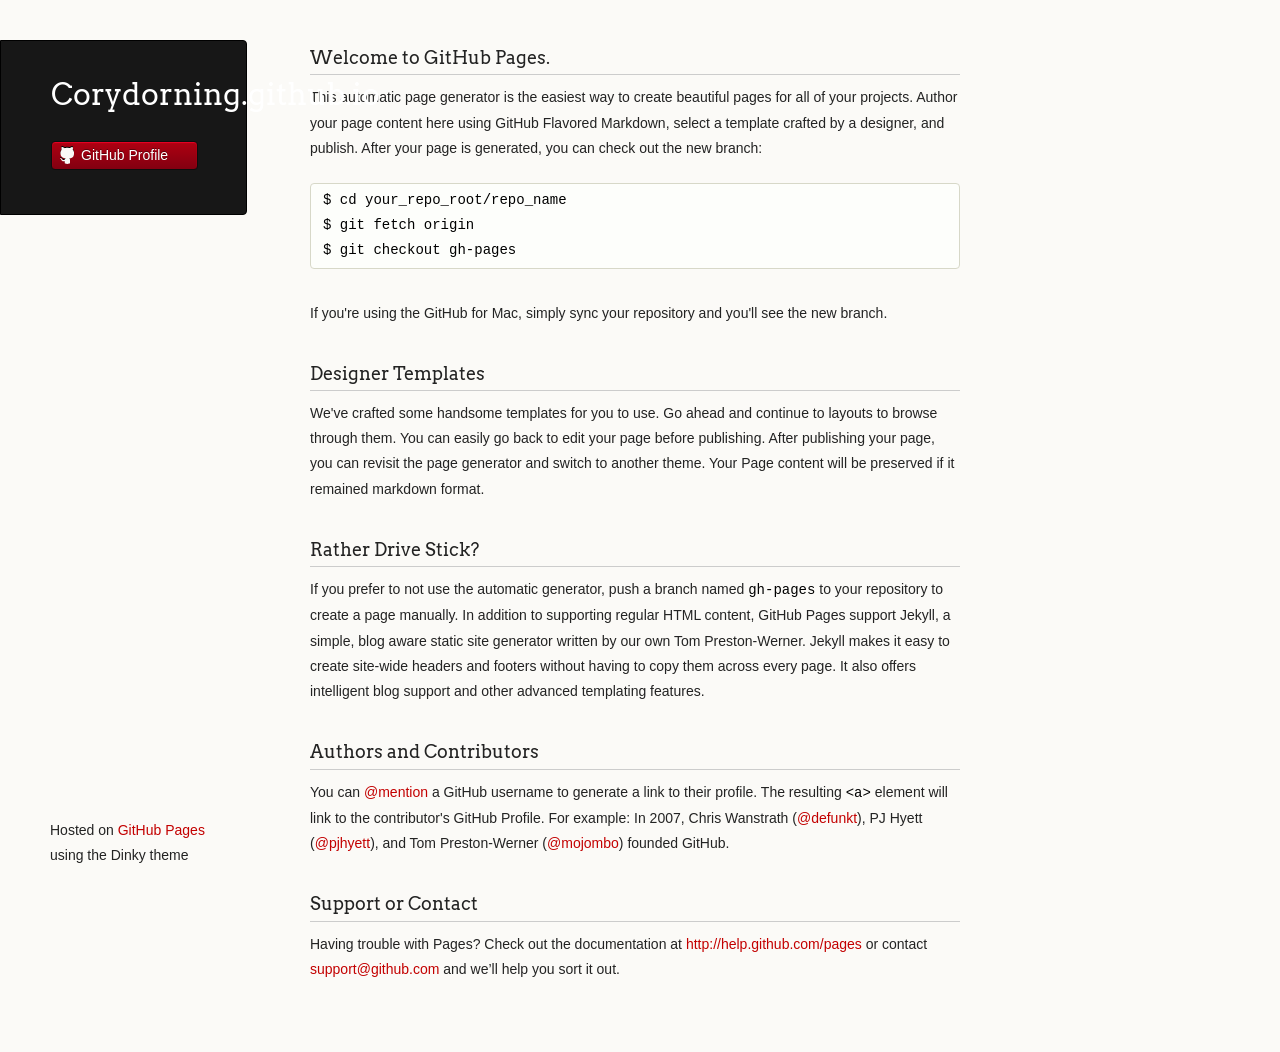
==== index.html @ 4f4a87bb "Replace master branch with page content via GitHub" ====
<!doctype html>
<html>
  <head>
    <meta charset="utf-8">
    <meta http-equiv="X-UA-Compatible" content="chrome=1">
    <title>Corydorning.github.io by corydorning</title>

    <link rel="stylesheet" href="stylesheets/styles.css">
    <link rel="stylesheet" href="stylesheets/pygment_trac.css">
    <script src="javascripts/scale.fix.js"></script>
    <meta name="viewport" content="width=device-width, initial-scale=1, user-scalable=no">
    <!--[if lt IE 9]>
    <script src="//html5shiv.googlecode.com/svn/trunk/html5.js"></script>
    <![endif]-->
  </head>
  <body>
    <div class="wrapper">
      <header>
        <h1 class="header">Corydorning.github.io</h1>
        <p class="header"></p>



        <ul>
          <li><a class="buttons github" href="https://github.com/corydorning">GitHub Profile</a></li>
        </ul>

      </header>
      <section>
        <h3>
<a name="welcome-to-github-pages" class="anchor" href="#welcome-to-github-pages"><span class="octicon octicon-link"></span></a>Welcome to GitHub Pages.</h3>

<p>This automatic page generator is the easiest way to create beautiful pages for all of your projects. Author your page content here using GitHub Flavored Markdown, select a template crafted by a designer, and publish. After your page is generated, you can check out the new branch:</p>

<pre><code>$ cd your_repo_root/repo_name
$ git fetch origin
$ git checkout gh-pages
</code></pre>

<p>If you're using the GitHub for Mac, simply sync your repository and you'll see the new branch.</p>

<h3>
<a name="designer-templates" class="anchor" href="#designer-templates"><span class="octicon octicon-link"></span></a>Designer Templates</h3>

<p>We've crafted some handsome templates for you to use. Go ahead and continue to layouts to browse through them. You can easily go back to edit your page before publishing. After publishing your page, you can revisit the page generator and switch to another theme. Your Page content will be preserved if it remained markdown format.</p>

<h3>
<a name="rather-drive-stick" class="anchor" href="#rather-drive-stick"><span class="octicon octicon-link"></span></a>Rather Drive Stick?</h3>

<p>If you prefer to not use the automatic generator, push a branch named <code>gh-pages</code> to your repository to create a page manually. In addition to supporting regular HTML content, GitHub Pages support Jekyll, a simple, blog aware static site generator written by our own Tom Preston-Werner. Jekyll makes it easy to create site-wide headers and footers without having to copy them across every page. It also offers intelligent blog support and other advanced templating features.</p>

<h3>
<a name="authors-and-contributors" class="anchor" href="#authors-and-contributors"><span class="octicon octicon-link"></span></a>Authors and Contributors</h3>

<p>You can <a href="https://github.com/blog/821" class="user-mention">@mention</a> a GitHub username to generate a link to their profile. The resulting <code>&lt;a&gt;</code> element will link to the contributor's GitHub Profile. For example: In 2007, Chris Wanstrath (<a href="https://github.com/defunkt" class="user-mention">@defunkt</a>), PJ Hyett (<a href="https://github.com/pjhyett" class="user-mention">@pjhyett</a>), and Tom Preston-Werner (<a href="https://github.com/mojombo" class="user-mention">@mojombo</a>) founded GitHub.</p>

<h3>
<a name="support-or-contact" class="anchor" href="#support-or-contact"><span class="octicon octicon-link"></span></a>Support or Contact</h3>

<p>Having trouble with Pages? Check out the documentation at <a href="http://help.github.com/pages">http://help.github.com/pages</a> or contact <a href="mailto:support@github.com">support@github.com</a> and we’ll help you sort it out.</p>
      </section>
      <footer>
        <p><small>Hosted on <a href="https://pages.github.com">GitHub Pages</a> using the Dinky theme</small></p>
      </footer>
    </div>
    <!--[if !IE]><script>fixScale(document);</script><![endif]-->
		
  </body>
</html>
---- stylesheets/styles.css ----
@import url(https://fonts.googleapis.com/css?family=Arvo:400,700,400italic);

/* MeyerWeb Reset */

html, body, div, span, applet, object, iframe,
h1, h2, h3, h4, h5, h6, p, blockquote, pre,
a, abbr, acronym, address, big, cite, code,
del, dfn, em, img, ins, kbd, q, s, samp,
small, strike, strong, sub, sup, tt, var,
b, u, i, center,
dl, dt, dd, ol, ul, li,
fieldset, form, label, legend,
table, caption, tbody, tfoot, thead, tr, th, td,
article, aside, canvas, details, embed,
figure, figcaption, footer, header, hgroup,
menu, nav, output, ruby, section, summary,
time, mark, audio, video {
  margin: 0;
  padding: 0;
  border: 0;
  font: inherit;
  vertical-align: baseline;
}


/* Base text styles */

body {
  padding:10px 50px 0 0;
  font-family:"Helvetica Neue", Helvetica, Arial, sans-serif;
	font-size: 14px;
	color: #232323;
	background-color: #FBFAF7;
	margin: 0;
	line-height: 1.8em;
	-webkit-font-smoothing: antialiased;

}

h1, h2, h3, h4, h5, h6 {
  color:#232323;
  margin:36px 0 10px;
}

p, ul, ol, table, dl {
  margin:0 0 22px;
}

h1, h2, h3 {
	font-family: Arvo, Monaco, serif;
  line-height:1.3;
	font-weight: normal;
}

h1,h2, h3 {
	display: block;
	border-bottom: 1px solid #ccc;
	padding-bottom: 5px;
}

h1 {
	font-size: 30px;
}

h2 {
	font-size: 24px;
}

h3 {
	font-size: 18px;
}

h4, h5, h6 {
	font-family: Arvo, Monaco, serif;
	font-weight: 700;
}

a {
  color:#C30000;
  font-weight:200;
  text-decoration:none;
}

a:hover {
	text-decoration: underline;
}

a small {
	font-size: 12px;
}

em {
	font-style: italic;
}

strong {
  font-weight:700;
}

ul li {
  list-style: inside;
  padding-left: 25px;
}

ol li {
  list-style: decimal inside;
  padding-left: 20px;
}

blockquote {
  margin: 0;
  padding: 0 0 0 20px;
  font-style: italic;
}

dl, dt, dd, dl p {
	font-color: #444;
}

dl dt {
  font-weight: bold;
}

dl dd {
  padding-left: 20px;
  font-style: italic;
}

dl p {
  padding-left: 20px;
  font-style: italic;
}

hr {
  border:0;
  background:#ccc;
  height:1px;
  margin:0 0 24px;
}

/* Images */

img {
  position: relative;
  margin: 0 auto;
  max-width: 650px;
  padding: 5px;
  margin: 10px 0 32px 0;
  border: 1px solid #ccc;
}


/* Code blocks */

code, pre {
	font-family: Monaco, "Bitstream Vera Sans Mono", "Lucida Console", Terminal, monospace;
  color:#000;
  font-size:14px;
}

pre {
	padding: 4px 12px;
  background: #FDFEFB;
  border-radius:4px;
  border:1px solid #D7D8C8;
  overflow: auto;
  overflow-y: hidden;
	margin-bottom: 32px;
}


/* Tables */

table {
  width:100%;
}

table {
  border: 1px solid #ccc;
  margin-bottom: 32px;
  text-align: left;
 }

th {
  font-family: 'Arvo', Helvetica, Arial, sans-serif;
	font-size: 18px;
	font-weight: normal;
  padding: 10px;
  background: #232323;
  color: #FDFEFB;
 }

td {
  padding: 10px;
	background: #ccc;
 }


/* Wrapper */
.wrapper {
  width:960px;
}


/* Header */

header {
	background-color: #171717;
	color: #FDFDFB;
  width:170px;
  float:left;
  position:fixed;
	border: 1px solid #000;
	-webkit-border-top-right-radius: 4px;
	-webkit-border-bottom-right-radius: 4px;
	-moz-border-radius-topright: 4px;
	-moz-border-radius-bottomright: 4px;
	border-top-right-radius: 4px;
	border-bottom-right-radius: 4px;
	padding: 34px 25px 22px 50px;
	margin: 30px 25px 0 0;
	-webkit-font-smoothing: antialiased;
}

p.header {
	font-size: 16px;
}

h1.header {
	font-family: Arvo, sans-serif;
	font-size: 30px;
	font-weight: 300;
	line-height: 1.3em;
	border-bottom: none;
	margin-top: 0;
}


h1.header, a.header, a.name, header a{
	color: #fff;
}

a.header {
	text-decoration: underline;
}

a.name {
	white-space: nowrap;
}

header ul {
  list-style:none;
  padding:0;
}

header li {
	list-style-type: none;
  width:132px;
  height:15px;
	margin-bottom: 12px;
	line-height: 1em;
	padding: 6px 6px 6px 7px;

	background: #AF0011;
	background: -moz-linear-gradient(top, #AF0011 0%, #820011 100%);
  background: -webkit-gradient(linear, left top, left bottom, color-stop(0%,#f8f8f8), color-stop(100%,#dddddd));
  background: -webkit-linear-gradient(top, #AF0011 0%,#820011 100%);
  background: -o-linear-gradient(top, #AF0011 0%,#820011 100%);
  background: -ms-linear-gradient(top, #AF0011 0%,#820011 100%);
  background: linear-gradient(top, #AF0011 0%,#820011 100%);

	border-radius:4px;
  border:1px solid #0D0D0D;

	-webkit-box-shadow: inset 0px 1px 1px 0 rgba(233,2,38, 1);
	box-shadow: inset 0px 1px 1px 0 rgba(233,2,38, 1);

}

header li:hover {
	background: #C3001D;
	background: -moz-linear-gradient(top, #C3001D 0%, #950119 100%);
  background: -webkit-gradient(linear, left top, left bottom, color-stop(0%,#f8f8f8), color-stop(100%,#dddddd));
  background: -webkit-linear-gradient(top, #C3001D 0%,#950119 100%);
  background: -o-linear-gradient(top, #C3001D 0%,#950119 100%);
  background: -ms-linear-gradient(top, #C3001D 0%,#950119 100%);
  background: linear-gradient(top, #C3001D 0%,#950119 100%);
}

a.buttons {
	-webkit-font-smoothing: antialiased;
	background: url(../images/arrow-down.png) no-repeat;
	font-weight: normal;
	text-shadow: rgba(0, 0, 0, 0.4) 0 -1px 0;
	padding: 2px 2px 2px 22px;
	height: 30px;
}

a.github {
	background: url(../images/octocat-small.png) no-repeat 1px;
}

a.buttons:hover {
	color: #fff;
	text-decoration: none;
}


/* Section - for main page content */

section {
  width:650px;
  float:right;
  padding-bottom:50px;
}


/* Footer */

footer {
  width:170px;
  float:left;
  position:fixed;
  bottom:10px;
	padding-left: 50px;
}

@media print, screen and (max-width: 960px) {

  div.wrapper {
    width:auto;
    margin:0;
  }

  header, section, footer {
    float:none;
    position:static;
    width:auto;
  }

	footer {
		border-top: 1px solid #ccc;
		margin:0 84px 0 50px;
		padding:0;
	}

  header {
    padding-right:320px;
  }

  section {
    padding:20px 84px 20px 50px;
    margin:0 0 20px;
  }

  header a small {
    display:inline;
  }

  header ul {
    position:absolute;
    right:130px;
    top:84px;
  }
}

@media print, screen and (max-width: 720px) {
  body {
    word-wrap:break-word;
  }

  header {
    padding:10px 20px 0;
		margin-right: 0;
  }

	section {
    padding:10px 0 10px 20px;
    margin:0 0 30px;
  }

	footer {
		margin: 0 0 0 30px;
	}

  header ul, header p.view {
    position:static;
  }
}

@media print, screen and (max-width: 480px) {

  header ul li.download {
    display:none;
  }

	footer {
		margin: 0 0 0 20px;
	}

	footer a{
		display:block;
	}

}

@media print {
  body {
    padding:0.4in;
    font-size:12pt;
    color:#444;
  }
}
---- stylesheets/pygment_trac.css ----
.highlight  { background: #ffffff; }
.highlight .c { color: #999988; font-style: italic } /* Comment */
.highlight .err { color: #a61717; background-color: #e3d2d2 } /* Error */
.highlight .k { font-weight: bold } /* Keyword */
.highlight .o { font-weight: bold } /* Operator */
.highlight .cm { color: #999988; font-style: italic } /* Comment.Multiline */
.highlight .cp { color: #999999; font-weight: bold } /* Comment.Preproc */
.highlight .c1 { color: #999988; font-style: italic } /* Comment.Single */
.highlight .cs { color: #999999; font-weight: bold; font-style: italic } /* Comment.Special */
.highlight .gd { color: #000000; background-color: #ffdddd } /* Generic.Deleted */
.highlight .gd .x { color: #000000; background-color: #ffaaaa } /* Generic.Deleted.Specific */
.highlight .ge { font-style: italic } /* Generic.Emph */
.highlight .gr { color: #aa0000 } /* Generic.Error */
.highlight .gh { color: #999999 } /* Generic.Heading */
.highlight .gi { color: #000000; background-color: #ddffdd } /* Generic.Inserted */
.highlight .gi .x { color: #000000; background-color: #aaffaa } /* Generic.Inserted.Specific */
.highlight .go { color: #888888 } /* Generic.Output */
.highlight .gp { color: #555555 } /* Generic.Prompt */
.highlight .gs { font-weight: bold } /* Generic.Strong */
.highlight .gu { color: #800080; font-weight: bold; } /* Generic.Subheading */
.highlight .gt { color: #aa0000 } /* Generic.Traceback */
.highlight .kc { font-weight: bold } /* Keyword.Constant */
.highlight .kd { font-weight: bold } /* Keyword.Declaration */
.highlight .kn { font-weight: bold } /* Keyword.Namespace */
.highlight .kp { font-weight: bold } /* Keyword.Pseudo */
.highlight .kr { font-weight: bold } /* Keyword.Reserved */
.highlight .kt { color: #445588; font-weight: bold } /* Keyword.Type */
.highlight .m { color: #009999 } /* Literal.Number */
.highlight .s { color: #d14 } /* Literal.String */
.highlight .na { color: #008080 } /* Name.Attribute */
.highlight .nb { color: #0086B3 } /* Name.Builtin */
.highlight .nc { color: #445588; font-weight: bold } /* Name.Class */
.highlight .no { color: #008080 } /* Name.Constant */
.highlight .ni { color: #800080 } /* Name.Entity */
.highlight .ne { color: #990000; font-weight: bold } /* Name.Exception */
.highlight .nf { color: #990000; font-weight: bold } /* Name.Function */
.highlight .nn { color: #555555 } /* Name.Namespace */
.highlight .nt { color: #000080 } /* Name.Tag */
.highlight .nv { color: #008080 } /* Name.Variable */
.highlight .ow { font-weight: bold } /* Operator.Word */
.highlight .w { color: #bbbbbb } /* Text.Whitespace */
.highlight .mf { color: #009999 } /* Literal.Number.Float */
.highlight .mh { color: #009999 } /* Literal.Number.Hex */
.highlight .mi { color: #009999 } /* Literal.Number.Integer */
.highlight .mo { color: #009999 } /* Literal.Number.Oct */
.highlight .sb { color: #d14 } /* Literal.String.Backtick */
.highlight .sc { color: #d14 } /* Literal.String.Char */
.highlight .sd { color: #d14 } /* Literal.String.Doc */
.highlight .s2 { color: #d14 } /* Literal.String.Double */
.highlight .se { color: #d14 } /* Literal.String.Escape */
.highlight .sh { color: #d14 } /* Literal.String.Heredoc */
.highlight .si { color: #d14 } /* Literal.String.Interpol */
.highlight .sx { color: #d14 } /* Literal.String.Other */
.highlight .sr { color: #009926 } /* Literal.String.Regex */
.highlight .s1 { color: #d14 } /* Literal.String.Single */
.highlight .ss { color: #990073 } /* Literal.String.Symbol */
.highlight .bp { color: #999999 } /* Name.Builtin.Pseudo */
.highlight .vc { color: #008080 } /* Name.Variable.Class */
.highlight .vg { color: #008080 } /* Name.Variable.Global */
.highlight .vi { color: #008080 } /* Name.Variable.Instance */
.highlight .il { color: #009999 } /* Literal.Number.Integer.Long */

.type-csharp .highlight .k { color: #0000FF }
.type-csharp .highlight .kt { color: #0000FF }
.type-csharp .highlight .nf { color: #000000; font-weight: normal }
.type-csharp .highlight .nc { color: #2B91AF }
.type-csharp .highlight .nn { color: #000000 }
.type-csharp .highlight .s { color: #A31515 }
.type-csharp .highlight .sc { color: #A31515 }
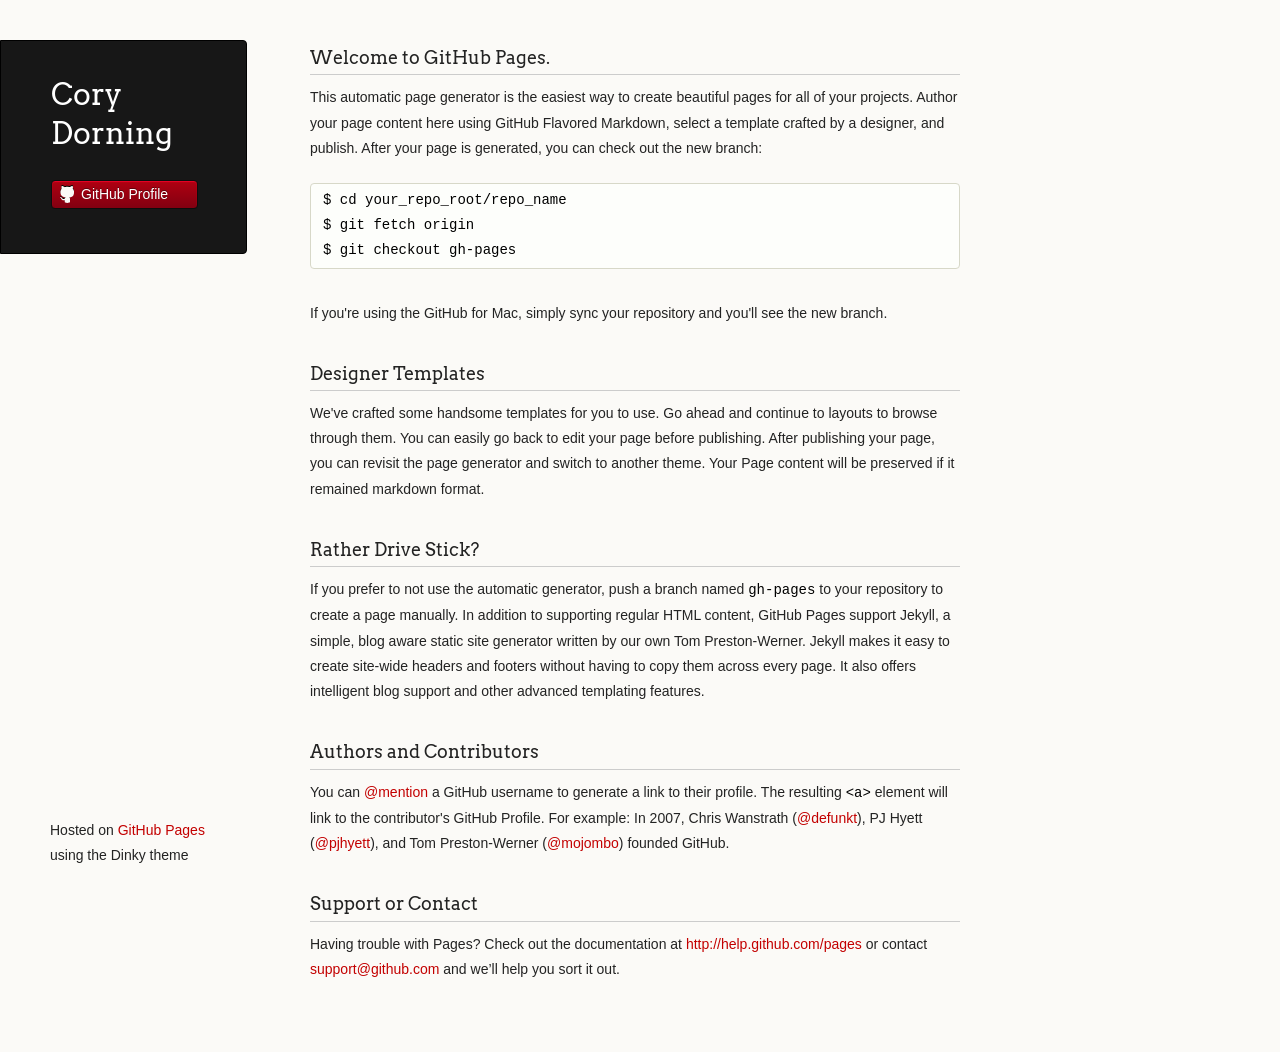
==== commit d948b1d6: "Update index.html" ====
--- a/index.html
+++ b/index.html
@@ -3,7 +3,7 @@
   <head>
     <meta charset="utf-8">
     <meta http-equiv="X-UA-Compatible" content="chrome=1">
-    <title>Corydorning.github.io by corydorning</title>
+    <title>Cory Dorning | Saving the World, One WebApp at a Time!</title>
 
     <link rel="stylesheet" href="stylesheets/styles.css">
     <link rel="stylesheet" href="stylesheets/pygment_trac.css">
@@ -16,7 +16,7 @@
   <body>
     <div class="wrapper">
       <header>
-        <h1 class="header">Corydorning.github.io</h1>
+        <h1 class="header">Cory Dorning</h1>
         <p class="header"></p>
 
 
@@ -66,4 +66,4 @@
     <!--[if !IE]><script>fixScale(document);</script><![endif]-->
 		
   </body>
-</html>+</html>
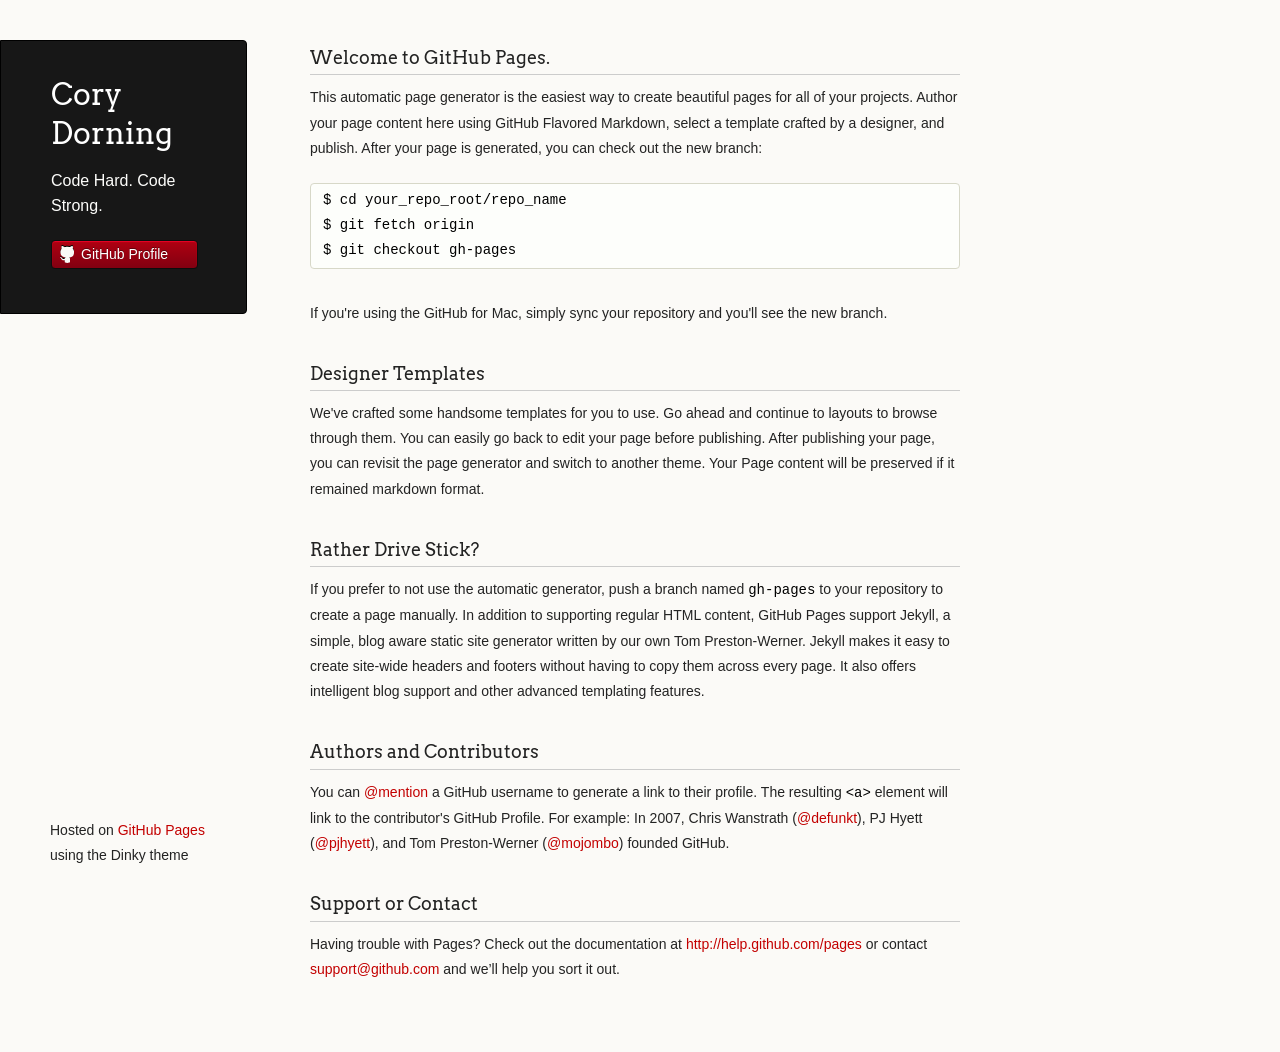
==== commit 060e3925: "Update content header" ====
--- a/index.html
+++ b/index.html
@@ -17,7 +17,7 @@
     <div class="wrapper">
       <header>
         <h1 class="header">Cory Dorning</h1>
-        <p class="header"></p>
+        <p class="header">Code Hard. Code Strong.</p>
 
 
 
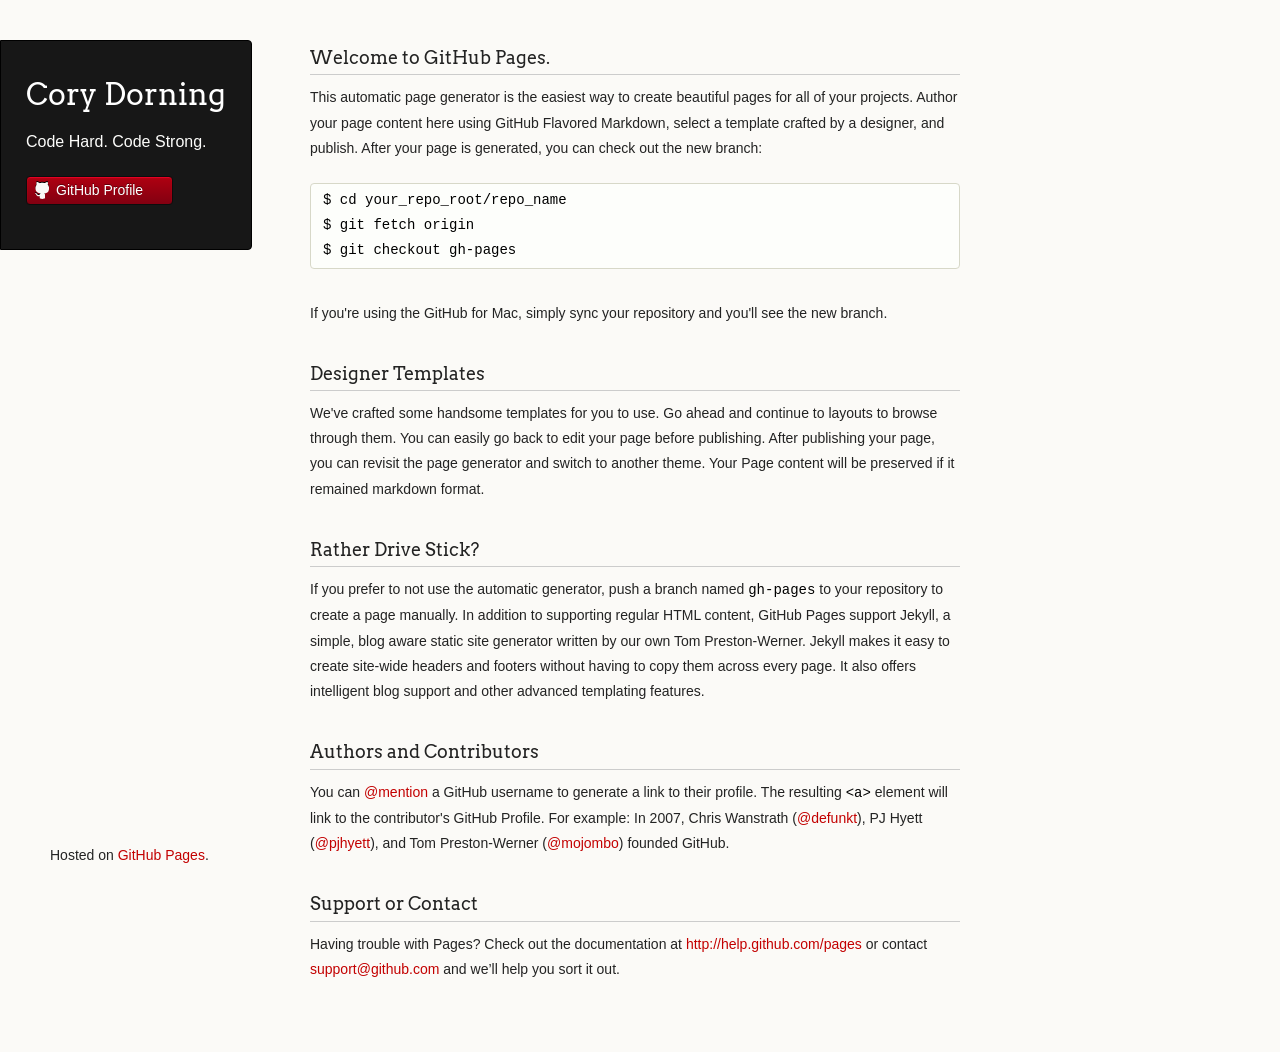
==== commit bd10a921: "Update index.html" ====
--- a/index.html
+++ b/index.html
@@ -60,7 +60,7 @@
 <p>Having trouble with Pages? Check out the documentation at <a href="http://help.github.com/pages">http://help.github.com/pages</a> or contact <a href="mailto:support@github.com">support@github.com</a> and we’ll help you sort it out.</p>
       </section>
       <footer>
-        <p><small>Hosted on <a href="https://pages.github.com">GitHub Pages</a> using the Dinky theme</small></p>
+        <p><small>Hosted on <a href="https://pages.github.com">GitHub Pages</a>.</p>
       </footer>
     </div>
     <!--[if !IE]><script>fixScale(document);</script><![endif]-->
--- a/stylesheets/styles.css
+++ b/stylesheets/styles.css
@@ -207,7 +207,7 @@
 header {
 	background-color: #171717;
 	color: #FDFDFB;
-  width:170px;
+  width:200px;
   float:left;
   position:fixed;
 	border: 1px solid #000;
@@ -217,8 +217,8 @@
 	-moz-border-radius-bottomright: 4px;
 	border-top-right-radius: 4px;
 	border-bottom-right-radius: 4px;
-	padding: 34px 25px 22px 50px;
-	margin: 30px 25px 0 0;
+	padding: 34px 25px 22px;
+	margin: 30px 20px 0 0;
 	-webkit-font-smoothing: antialiased;
 }
 
@@ -410,4 +410,4 @@
     font-size:12pt;
     color:#444;
   }
-}+}
